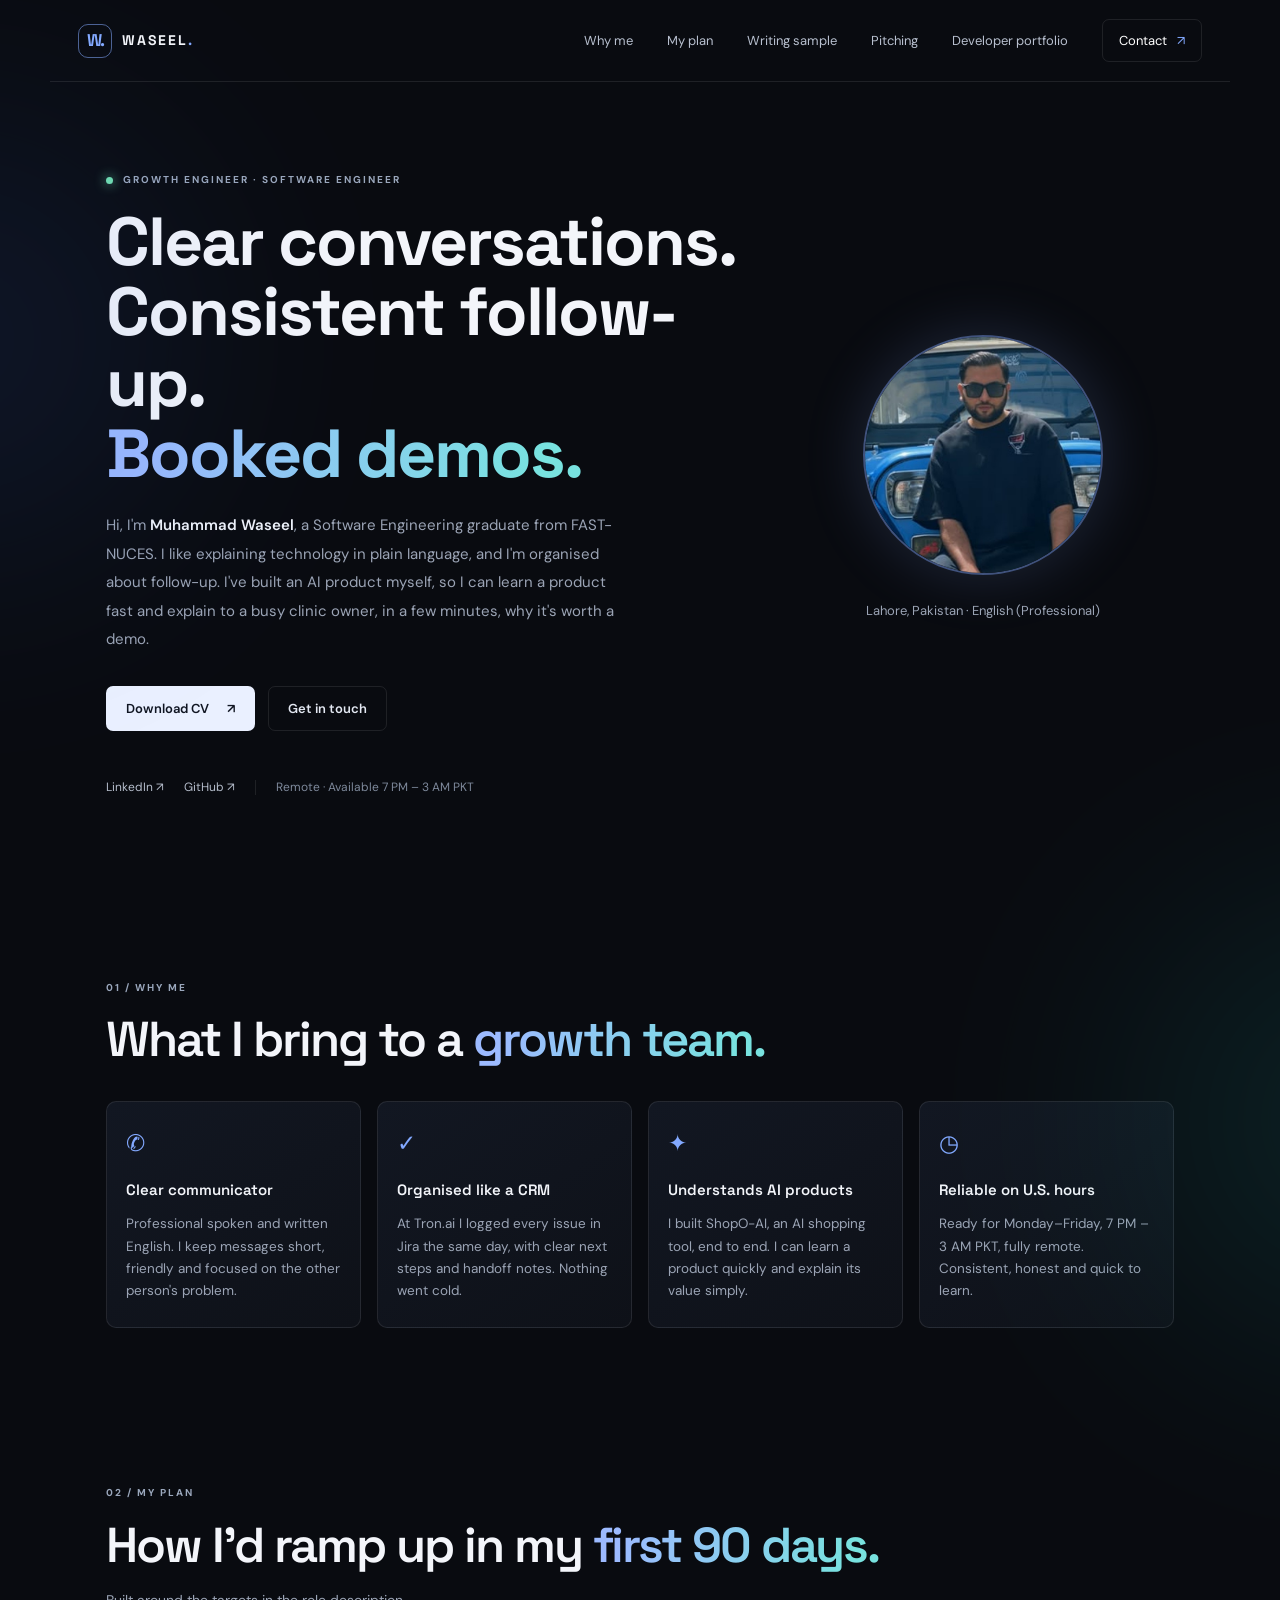
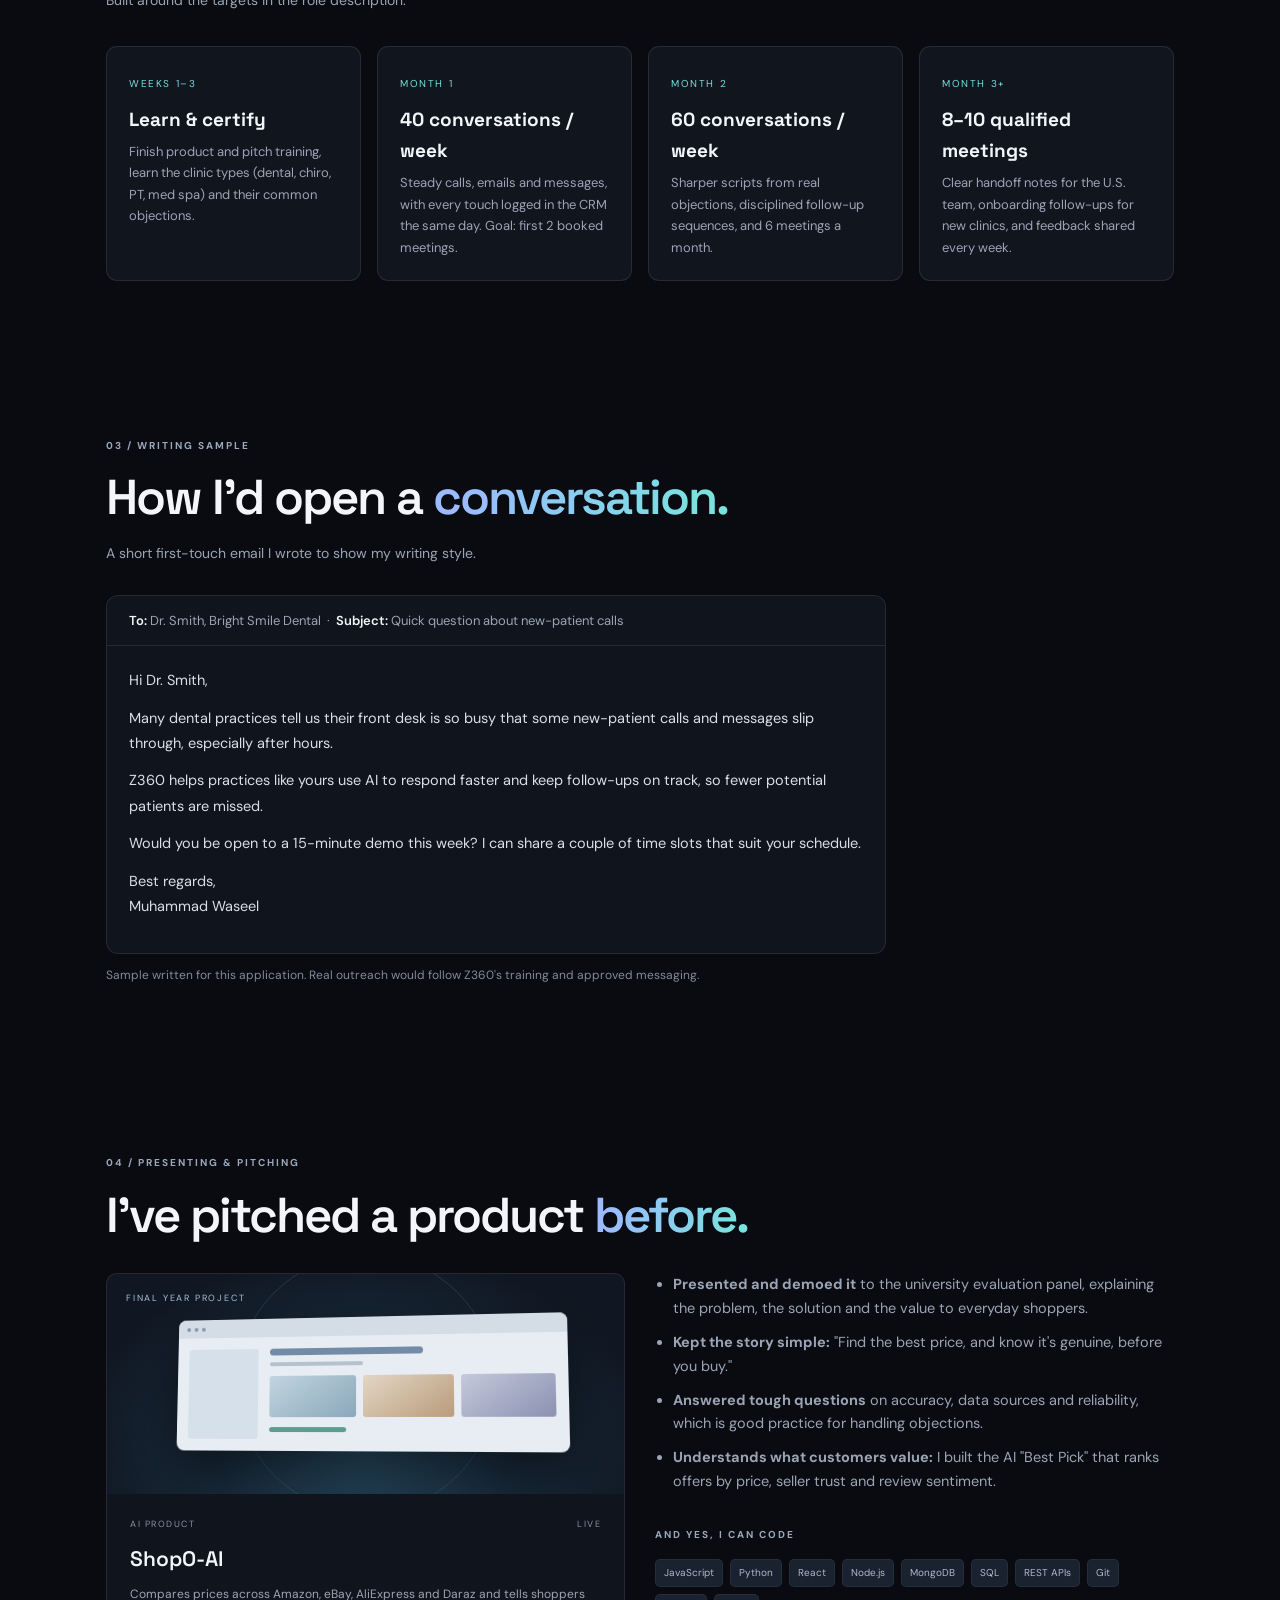
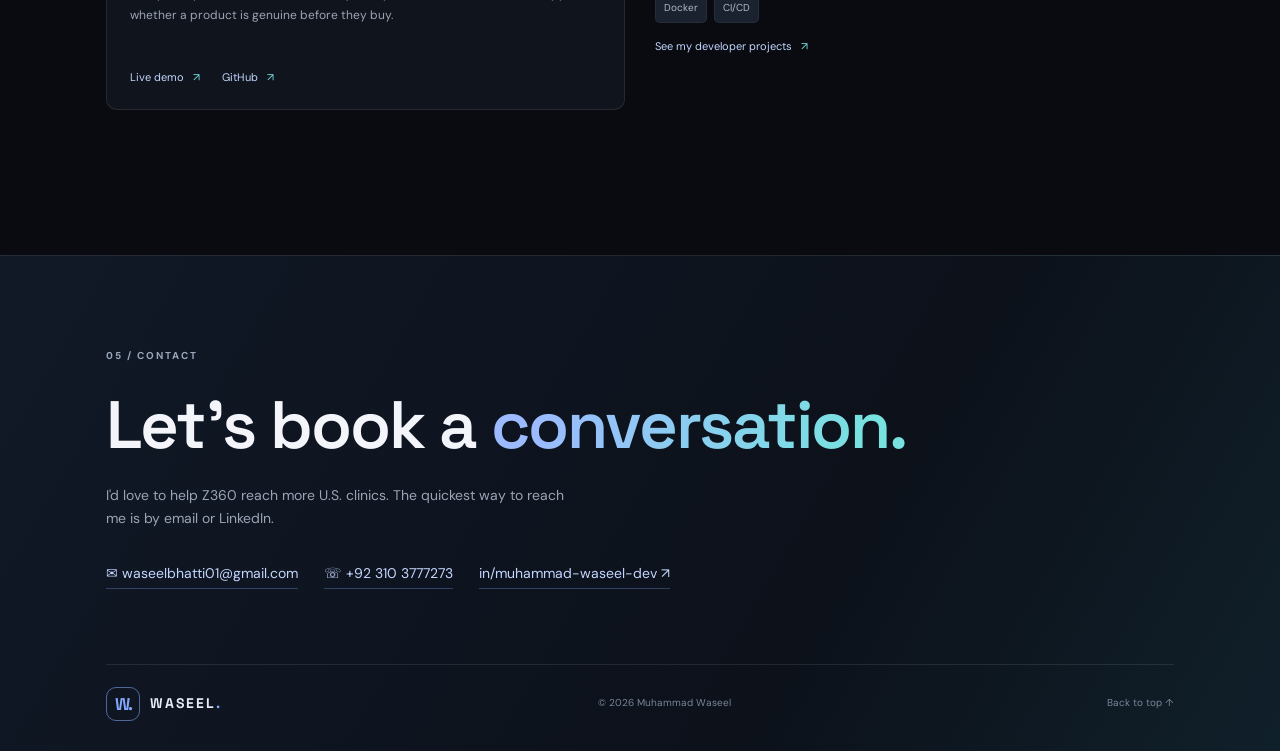
==== growth/index.html @ dc791411 "Add Growth Engineer page and CV" ====
<!DOCTYPE html>
<html lang="en">
<head>
  <meta charset="UTF-8">
  <meta name="viewport" content="width=device-width, initial-scale=1.0">
  <meta name="description" content="Muhammad Waseel — Growth Engineer candidate. Clear communicator with a software engineering background.">
  <title>Muhammad Waseel | Growth Engineer</title>
  <link rel="icon" href="data:image/svg+xml,<svg xmlns='http://www.w3.org/2000/svg' viewBox='0 0 100 100'><rect width='100' height='100' rx='22' fill='%2311151e'/><text x='50' y='68' font-size='56' text-anchor='middle' fill='%2383a9ff' font-family='Arial' font-weight='700'>W</text></svg>">
  <link rel="preconnect" href="https://fonts.googleapis.com">
  <link rel="preconnect" href="https://fonts.gstatic.com" crossorigin>
  <link href="https://fonts.googleapis.com/css2?family=DM+Sans:wght@400;500;600;700&family=Space+Grotesk:wght@400;500;600;700&display=swap" rel="stylesheet">
  <link rel="stylesheet" href="../style.css">
  <style>
    .growth-hero{display:grid;grid-template-columns:1.25fr .75fr;gap:50px;align-items:center;padding-top:90px;padding-bottom:70px}
    .growth-hero h1{font-family:var(--display);font-size:clamp(40px,5.4vw,68px);line-height:1.04;letter-spacing:-2px;margin:18px 0 22px}
    .growth-hero .photo-card{justify-self:center;text-align:center}
    .growth-hero .photo-card img{width:240px;height:240px;border-radius:50%;object-fit:cover;border:2px solid rgba(131,169,255,.45);box-shadow:0 0 60px rgba(131,169,255,.18)}
    .growth-hero .photo-card p{margin-top:16px;font-size:13px;color:var(--muted)}
    .why-grid{display:grid;grid-template-columns:repeat(4,1fr);gap:16px;margin-top:34px}
    .why-grid .skill-card p{color:var(--muted);font-size:13.5px;margin:8px 0 0}
    .plan{margin-top:34px;display:grid;grid-template-columns:repeat(4,1fr);gap:16px}
    .plan div{background:var(--panel);border:1px solid var(--line);border-radius:11px;padding:22px}
    .plan small{font-size:10px;letter-spacing:1.6px;color:var(--cyan)}
    .plan h3{font-family:var(--display);font-size:19px;margin:8px 0 6px}
    .plan p{color:var(--muted);font-size:13px;margin:0}
    .email-sample{margin-top:30px;max-width:780px;background:#0f141d;border:1px solid var(--line);border-radius:12px;overflow:hidden}
    .email-sample .head{padding:14px 22px;border-bottom:1px solid var(--line);font-size:13px;color:var(--muted)}
    .email-sample .head b{color:var(--text);font-weight:600}
    .email-sample .body{padding:22px;font-size:14.5px;color:#d9dfe9;line-height:1.75}
    .email-sample .body p{margin:0 0 12px}
    .note{font-size:12px;color:#7f8a9c;margin-top:12px}
    .pitch{display:grid;grid-template-columns:1fr 1fr;gap:30px;margin-top:30px;align-items:start}
    .pitch ul{margin:0;padding-left:18px;color:var(--muted);font-size:14.5px}
    .pitch li{margin-bottom:10px}
    .code-strip{margin-top:26px}
    @media(max-width:900px){.why-grid,.plan{grid-template-columns:1fr 1fr}.growth-hero{grid-template-columns:1fr;padding-top:60px;gap:30px}.pitch{grid-template-columns:1fr}}
    @media(max-width:600px){.why-grid,.plan{grid-template-columns:1fr}.growth-hero .photo-card img{width:170px;height:170px}}
  </style>
</head>
<body>
  <div class="ambient ambient-one"></div><div class="ambient ambient-two"></div>
  <header class="site-header">
    <a class="brand" href="./" aria-label="Waseel home"><span class="brand-mark">W.</span><span>WASEEL<span class="brand-dot">.</span></span></a>
    <button class="menu-toggle" id="menuToggle" aria-label="Open navigation" aria-expanded="false"><span></span><span></span></button>
    <nav class="nav" id="nav">
      <a href="#why">Why me</a><a href="#plan">My plan</a><a href="#writing">Writing sample</a><a href="#pitching">Pitching</a><a href="../">Developer portfolio</a><a class="nav-contact" href="#contact">Contact <span>↗</span></a>
    </nav>
  </header>

  <main>
    <section class="section-wrap growth-hero" id="home">
      <div>
        <div class="eyebrow"><span class="status-dot"></span> GROWTH ENGINEER · SOFTWARE ENGINEER</div>
        <h1>Clear conversations.<br>Consistent follow-up.<br><span class="gradient-text">Booked demos.</span></h1>
        <p class="hero-description">Hi, I'm <strong>Muhammad Waseel</strong>, a Software Engineering graduate from FAST-NUCES. I like explaining technology in plain language, and I'm organised about follow-up. I've built an AI product myself, so I can learn a product fast and explain to a busy clinic owner, in a few minutes, why it's worth a demo.</p>
        <div class="hero-actions">
          <a class="button button-primary" href="../assets/Muhammad_Waseel_CV_Growth_Engineer.pdf" target="_blank" rel="noreferrer">Download CV <span>↗</span></a>
          <a class="button button-ghost" href="#contact">Get in touch</a>
        </div>
        <div class="social-row">
          <a href="https://www.linkedin.com/in/muhammad-waseel-dev" target="_blank" rel="noreferrer">LinkedIn ↗</a>
          <a href="https://github.com/muhammad-waseel" target="_blank" rel="noreferrer">GitHub ↗</a>
          <span class="social-divider"></span><span class="location-label">Remote · Available 7 PM – 3 AM PKT</span>
        </div>
      </div>
      <div class="photo-card">
        <img src="../assets/profile.jpg" alt="Muhammad Waseel" width="240" height="240">
        <p>Lahore, Pakistan · English (Professional)</p>
      </div>
    </section>

    <section class="section section-wrap" id="why">
      <div class="section-heading"><span class="section-index">01 / WHY ME</span><h2>What I bring to a <span class="gradient-text">growth team.</span></h2></div>
      <div class="why-grid">
        <article class="skill-card"><div class="skill-icon">✆</div><h3>Clear communicator</h3><p>Professional spoken and written English. I keep messages short, friendly and focused on the other person's problem.</p></article>
        <article class="skill-card"><div class="skill-icon">✓</div><h3>Organised like a CRM</h3><p>At Tron.ai I logged every issue in Jira the same day, with clear next steps and handoff notes. Nothing went cold.</p></article>
        <article class="skill-card"><div class="skill-icon">✦</div><h3>Understands AI products</h3><p>I built ShopO-AI, an AI shopping tool, end to end. I can learn a product quickly and explain its value simply.</p></article>
        <article class="skill-card"><div class="skill-icon">◷</div><h3>Reliable on U.S. hours</h3><p>Ready for Monday–Friday, 7 PM – 3 AM PKT, fully remote. Consistent, honest and quick to learn.</p></article>
      </div>
    </section>

    <section class="section section-wrap" id="plan">
      <div class="section-heading"><span class="section-index">02 / MY PLAN</span><h2>How I'd ramp up in my <span class="gradient-text">first 90 days.</span></h2></div>
      <p class="section-intro">Built around the targets in the role description.</p>
      <div class="plan">
        <div><small>WEEKS 1–3</small><h3>Learn &amp; certify</h3><p>Finish product and pitch training, learn the clinic types (dental, chiro, PT, med spa) and their common objections.</p></div>
        <div><small>MONTH 1</small><h3>40 conversations / week</h3><p>Steady calls, emails and messages, with every touch logged in the CRM the same day. Goal: first 2 booked meetings.</p></div>
        <div><small>MONTH 2</small><h3>60 conversations / week</h3><p>Sharper scripts from real objections, disciplined follow-up sequences, and 6 meetings a month.</p></div>
        <div><small>MONTH 3+</small><h3>8–10 qualified meetings</h3><p>Clear handoff notes for the U.S. team, onboarding follow-ups for new clinics, and feedback shared every week.</p></div>
      </div>
    </section>

    <section class="section section-wrap" id="writing">
      <div class="section-heading"><span class="section-index">03 / WRITING SAMPLE</span><h2>How I'd open a <span class="gradient-text">conversation.</span></h2></div>
      <p class="section-intro">A short first-touch email I wrote to show my writing style.</p>
      <div class="email-sample">
        <div class="head"><b>To:</b> Dr. Smith, Bright Smile Dental &nbsp;·&nbsp; <b>Subject:</b> Quick question about new-patient calls</div>
        <div class="body">
          <p>Hi Dr. Smith,</p>
          <p>Many dental practices tell us their front desk is so busy that some new-patient calls and messages slip through, especially after hours.</p>
          <p>Z360 helps practices like yours use AI to respond faster and keep follow-ups on track, so fewer potential patients are missed.</p>
          <p>Would you be open to a 15-minute demo this week? I can share a couple of time slots that suit your schedule.</p>
          <p>Best regards,<br>Muhammad Waseel</p>
        </div>
      </div>
      <p class="note">Sample written for this application. Real outreach would follow Z360's training and approved messaging.</p>
    </section>

    <section class="section section-wrap" id="pitching">
      <div class="section-heading"><span class="section-index">04 / PRESENTING &amp; PITCHING</span><h2>I've pitched a product <span class="gradient-text">before.</span></h2></div>
      <div class="pitch">
        <article class="project-card">
          <div class="project-art shop-art"><div class="art-label">FINAL YEAR PROJECT</div><div class="shop-window"><div class="shop-window-top"><span></span><span></span><span></span></div><div class="shop-window-body"><div class="shop-sidebar"></div><div class="shop-content"><div class="shop-title-line"></div><div class="shop-sub-line"></div><div class="product-row"><i></i><i></i><i></i></div><div class="shop-price-line"></div></div></div></div><div class="art-orb"></div></div>
          <div class="project-info"><div class="project-meta"><span>AI PRODUCT</span><span>LIVE</span></div><h3>ShopO-AI</h3><p>Compares prices across Amazon, eBay, AliExpress and Daraz and tells shoppers whether a product is genuine before they buy.</p><div class="project-links"><a class="project-link" href="https://shopo-ai.onrender.com" target="_blank" rel="noreferrer">Live demo <span>↗</span></a><a class="project-link" href="https://github.com/muhammad-waseel/ShopO-AI" target="_blank" rel="noreferrer">GitHub <span>↗</span></a></div></div>
        </article>
        <div>
          <ul>
            <li><strong>Presented and demoed it</strong> to the university evaluation panel, explaining the problem, the solution and the value to everyday shoppers.</li>
            <li><strong>Kept the story simple:</strong> "Find the best price, and know it's genuine, before you buy."</li>
            <li><strong>Answered tough questions</strong> on accuracy, data sources and reliability, which is good practice for handling objections.</li>
            <li><strong>Understands what customers value:</strong> I built the AI "Best Pick" that ranks offers by price, seller trust and review sentiment.</li>
          </ul>
          <div class="code-strip">
            <span class="section-index">AND YES, I CAN CODE</span>
            <div class="tags" style="margin-top:12px"><span>JavaScript</span><span>Python</span><span>React</span><span>Node.js</span><span>MongoDB</span><span>SQL</span><span>REST APIs</span><span>Git</span><span>Docker</span><span>CI/CD</span></div>
            <a class="project-link" style="margin-top:14px" href="../#projects">See my developer projects <span>↗</span></a>
          </div>
        </div>
      </div>
    </section>

    <section class="contact-section" id="contact">
      <div class="section-wrap contact-inner">
        <span class="section-index">05 / CONTACT</span>
        <h2>Let's book a <span class="gradient-text">conversation.</span></h2>
        <p>I'd love to help Z360 reach more U.S. clinics. The quickest way to reach me is by email or LinkedIn.</p>
        <div class="contact-direct">
          <a href="mailto:waseelbhatti01@gmail.com">✉ waseelbhatti01@gmail.com</a>
          <a href="tel:+923103777273">☏ +92 310 3777273</a>
          <a href="https://www.linkedin.com/in/muhammad-waseel-dev" target="_blank" rel="noreferrer">in/muhammad-waseel-dev ↗</a>
        </div>
        <div class="contact-footer"><a class="brand" href="../"><span class="brand-mark">W.</span><span>WASEEL<span class="brand-dot">.</span></span></a><span>© 2026 Muhammad Waseel</span><a href="#home">Back to top ↑</a></div>
      </div>
    </section>
  </main>
  <script>
    const t=document.getElementById('menuToggle'),n=document.getElementById('nav');
    t.addEventListener('click',()=>{const o=n.classList.toggle('open');t.setAttribute('aria-expanded',String(o));});
    n.querySelectorAll('a').forEach(a=>a.addEventListener('click',()=>{n.classList.remove('open');t.setAttribute('aria-expanded','false');}));
  </script>
</body>
</html>
---- style.css ----
:root{--bg:#090b10;--panel:#11151e;--panel2:#151b27;--text:#f3f5fa;--muted:#9ba4b5;--line:rgba(255,255,255,.09);--blue:#83a9ff;--cyan:#74e0df;--font:'DM Sans',sans-serif;--display:'Space Grotesk',sans-serif}*{box-sizing:border-box}html{scroll-behavior:smooth;scroll-padding-top:90px}body{margin:0;background:var(--bg);color:var(--text);font-family:var(--font);line-height:1.65;overflow-x:hidden}a{color:inherit;text-decoration:none}.ambient{position:absolute;width:440px;height:440px;border-radius:50%;filter:blur(130px);opacity:.13;pointer-events:none}.ambient-one{background:#3867d6;top:120px;left:-260px}.ambient-two{background:#20b9b0;top:900px;right:-300px}.site-header{height:82px;max-width:1180px;margin:auto;padding:0 28px;display:flex;align-items:center;justify-content:space-between;position:relative;z-index:10;border-bottom:1px solid var(--line)}.brand{display:flex;align-items:center;gap:10px;font-family:var(--display);font-weight:700;font-size:14px;letter-spacing:2px}.brand-mark{display:grid;place-items:center;width:34px;height:34px;border:1px solid rgba(131,169,255,.55);border-radius:10px;color:var(--blue);font-size:17px;letter-spacing:-1px}.brand-dot{color:var(--blue)}.nav{display:flex;align-items:center;gap:34px;font-size:13px;color:#b8c0cf}.nav a{transition:.2s}.nav a:hover{color:white}.nav-contact{padding:10px 16px;border:1px solid var(--line);border-radius:7px;color:white!important}.nav-contact span{color:var(--blue);margin-left:7px}.menu-toggle{display:none;background:none;border:0}.section-wrap{max-width:1124px;margin:auto;padding-left:28px;padding-right:28px}.hero{min-height:690px;display:grid;grid-template-columns:1.08fr .92fr;align-items:center;position:relative;padding-top:60px;padding-bottom:90px}.eyebrow,.section-index{font-size:10px;letter-spacing:2px;font-weight:700;color:#9ba8bd}.eyebrow{display:flex;align-items:center;gap:10px}.status-dot,.mini-pulse{width:7px;height:7px;border-radius:50%;background:#71dfb0;box-shadow:0 0 12px #71dfb0}.hero h1{font:600 clamp(46px,6.1vw,76px)/1.08 var(--display);letter-spacing:-4px;margin:27px 0 22px}.gradient-text{background:linear-gradient(100deg,#9cbaff 10%,#78e2df 90%);-webkit-background-clip:text;background-clip:text;color:transparent}.hero-description{max-width:510px;color:var(--muted);font-size:15px;line-height:1.9}.hero-description strong{color:#eef2fa;font-weight:600}.hero-actions{display:flex;gap:13px;margin-top:32px}.button{display:inline-flex;align-items:center;justify-content:center;gap:18px;padding:13px 19px;border-radius:7px;font:600 13px var(--font);cursor:pointer;transition:transform .2s,background .2s;border:1px solid transparent}.button:hover{transform:translateY(-2px)}.button-primary{background:#eaf0ff;color:#101522}.button-primary:hover{background:white}.button-ghost{border-color:var(--line);color:#e3e8f2}.social-row{display:flex;align-items:center;gap:20px;margin-top:47px;color:#b5bdcb;font-size:12px}.social-row a:hover{color:var(--blue)}.social-divider{height:15px;width:1px;background:var(--line)}.location-label{color:#7e899b}.hero-visual{height:420px;display:grid;place-items:center;position:relative}.orbit{position:absolute;border:1px solid rgba(131,169,255,.12);border-radius:50%;transform:rotate(-25deg)}.orbit-a{width:390px;height:260px}.orbit-b{width:460px;height:320px;transform:rotate(28deg);border-color:rgba(116,224,223,.1)}.hero-card{width:min(390px,90%);background:linear-gradient(145deg,#171e2b,#0e121a);border:1px solid rgba(161,184,230,.2);border-radius:13px;box-shadow:0 30px 100px #0009;position:relative;z-index:2;overflow:hidden;transform:rotate(2deg)}.card-top{height:43px;border-bottom:1px solid var(--line);display:flex;align-items:center;gap:6px;padding:0 15px}.card-top>span{width:7px;height:7px;border-radius:50%;background:#5d687a}.card-top small{margin-left:auto;color:#718096;font:10px monospace}.code-lines{padding:29px 28px 24px;font:12px/2.2 monospace;color:#dbe4f4}.code-lines p{margin:0}.code-lines i{color:#c49cff;font-style:normal}.code-lines b{color:#84c9ff;font-weight:400}.code-lines em{color:#a7dfbd;font-style:normal}.indent{padding-left:22px!important}.code-cursor{color:var(--cyan)}.card-bottom{height:42px;border-top:1px solid var(--line);display:flex;align-items:center;gap:9px;padding:0 17px;color:#9ca9bc;font-size:10px}.mini-pulse{width:6px;height:6px}.floating-chip{position:absolute;z-index:3;background:#171f2d;border:1px solid rgba(154,180,230,.2);border-radius:8px;padding:9px 13px;font-size:11px;color:#dce6f6;box-shadow:0 10px 30px #0006}.chip-react{top:57px;right:4px}.chip-node{bottom:63px;left:4px}.chip-ai{right:0;bottom:105px;color:#9ee4d7}.scroll-cue{position:absolute;bottom:28px;left:28px;font-size:9px;letter-spacing:2px;color:#657184;display:flex;align-items:center;gap:12px}.scroll-cue span{width:35px;height:1px;background:#657184}.section{padding-top:105px;padding-bottom:45px}.section-heading{margin-bottom:28px}.section-heading h2,.contact-inner h2{font:600 clamp(34px,4vw,49px)/1.15 var(--display);letter-spacing:-2px;margin:12px 0 0}.about-grid{display:grid;grid-template-columns:1fr 1fr;gap:70px;padding:30px 0 25px}.large-copy{font:500 31px/1.35 var(--display);letter-spacing:-1px;margin:0;max-width:440px}.muted-text{color:#707c90}.about-detail{color:var(--muted);font-size:14px;line-height:1.9}.about-detail p{margin:0 0 15px}.quick-facts{display:flex;gap:38px;margin-top:30px}.quick-facts div{display:flex;flex-direction:column}.quick-facts strong{font:600 23px var(--display);color:#eaf0ff}.quick-facts span{font-size:10px;color:#7f8a9c}.section-intro{color:var(--muted);font-size:14px;margin-top:-12px;margin-bottom:28px}.skills-grid{display:grid;grid-template-columns:repeat(4,1fr);gap:13px}.skill-card{padding:23px 19px 25px;background:linear-gradient(145deg,#121722,#0e1118);border:1px solid var(--line);border-radius:10px;min-height:190px;transition:.25s}.skill-card:hover,.project-card:hover{border-color:rgba(131,169,255,.35);transform:translateY(-4px)}.skill-icon{font-size:23px;color:var(--blue);margin-bottom:17px}.skill-card h3{font:600 15px var(--display);margin:0 0 14px}.tags{display:flex;flex-wrap:wrap;gap:7px}.tags span{font-size:10px;color:#aeb9ca;background:#1a2230;border:1px solid rgba(255,255,255,.05);padding:5px 8px;border-radius:5px}.small-note{font-size:11px;color:#748095;margin-top:17px}.projects-grid{display:grid;grid-template-columns:1.15fr .85fr;gap:17px}.project-card{background:#10141d;border:1px solid var(--line);border-radius:11px;overflow:hidden;transition:.25s}.project-art{height:220px;position:relative;overflow:hidden;display:grid;place-items:center}.shop-art{background:radial-gradient(ellipse at 50% 80%,#274c64 0%,#182a3b 40%,#101722 80%)}.art-label{position:absolute;top:17px;left:19px;font-size:9px;letter-spacing:1.8px;color:#a9c4d9}.shop-window{width:76%;height:135px;background:#e7edf3;border-radius:8px;box-shadow:0 20px 50px #0008;position:relative;z-index:2;transform:perspective(600px) rotateX(4deg) rotateY(-7deg)}.shop-window-top{height:19px;background:#d4dce5;border-radius:8px 8px 0 0;display:flex;align-items:center;gap:4px;padding-left:9px}.shop-window-top span{height:4px;width:4px;border-radius:50%;background:#8796a8}.shop-window-body{display:flex;height:116px;padding:12px;gap:12px}.shop-sidebar{width:20%;background:#d6e0eb;border-radius:3px}.shop-content{flex:1}.shop-title-line,.shop-sub-line,.shop-price-line{height:7px;border-radius:5px;background:#738ba4;width:55%;margin-bottom:7px}.shop-sub-line{height:4px;width:34%;background:#b5c1cd}.product-row{display:flex;gap:7px;margin:10px 0}.product-row i{display:block;height:42px;flex:1;border-radius:3px;background:linear-gradient(145deg,#c1d5df,#8ba8bb)}.product-row i:nth-child(2){background:linear-gradient(145deg,#e3d6c5,#b99c7b)}.product-row i:nth-child(3){background:linear-gradient(145deg,#c5c9dc,#8b91b1)}.shop-price-line{height:5px;width:28%;background:#5d9d91}.art-orb{position:absolute;width:260px;height:260px;border:1px solid #7ac9d52a;border-radius:50%}.api-art{background:radial-gradient(ellipse at 60% 40%,#263e67,#111927 70%)}.api-orbit{position:absolute;width:190px;height:190px;border:1px solid #81aaff3b;border-radius:50%;box-shadow:0 0 55px #467acb24}.api-window{position:relative;z-index:2;background:#101722;border:1px solid #8ba9d544;border-radius:8px;padding:20px;width:75%;font:10px monospace;color:#cbd9eb;box-shadow:0 20px 40px #0007}.api-method{color:#8fe0b6;margin-right:12px}.api-response{margin-top:15px;padding:12px;background:#182334;border-radius:5px;color:#91c8dc;line-height:1.9}.project-info{padding:23px}.project-meta{display:flex;justify-content:space-between;color:#8492a7;font-size:9px;letter-spacing:1.5px}.project-info h3{font:600 21px var(--display);margin:13px 0 9px}.project-info p{font-size:12px;line-height:1.8;color:var(--muted);min-height:65px}.project-info .tags{margin:15px 0}.project-link{display:inline-flex;gap:9px;align-items:center;color:#c3d6ff;font-size:11px;margin-top:7px}.project-link span{color:var(--cyan)}.muted-link{color:#77849a}.timeline{margin-top:38px;max-width:800px;border-left:1px solid rgba(131,169,255,.25);margin-left:8px}.timeline-item{display:grid;grid-template-columns:145px 1fr;gap:25px;position:relative;padding:0 0 37px 28px}.timeline-marker{position:absolute;width:9px;height:9px;border-radius:50%;background:var(--blue);left:-5px;top:5px;box-shadow:0 0 14px #83a9ff88}.timeline-date{font-size:9px;letter-spacing:1.5px;color:#7f8da4;padding-top:2px}.timeline-content h3{font:600 17px var(--display);margin:0 0 5px}.timeline-content p{color:var(--muted);font-size:13px;margin:0}.timeline-detail{font-size:11px;color:#8e9cb1}.contact-section{margin-top:100px;background:linear-gradient(120deg,#111927,#0c111a 65%,#10202a);border-top:1px solid var(--line)}.contact-inner{padding-top:85px;padding-bottom:30px}.contact-inner h2{font-size:clamp(43px,6vw,67px);margin-top:20px}.contact-inner>p{color:var(--muted);font-size:14px;max-width:480px;margin:20px 0 32px}.contact-form{max-width:680px}.form-row{display:grid;grid-template-columns:1fr 1fr;gap:14px}.contact-form label{display:flex;flex-direction:column;gap:8px;color:#b8c4d6;font-size:11px;margin-bottom:15px}.contact-form input,.contact-form textarea{width:100%;background:#0b111a;border:1px solid #ffffff18;border-radius:6px;padding:13px 14px;color:white;font:12px var(--font);outline:none;resize:vertical}.contact-form input:focus,.contact-form textarea:focus{border-color:#83a9ff88}.contact-form input::placeholder,.contact-form textarea::placeholder{color:#59677c}.form-note{font-size:10px;color:#78869a;margin-top:12px}.contact-footer{border-top:1px solid var(--line);margin-top:75px;padding-top:22px;display:flex;justify-content:space-between;align-items:center;color:#78869a;font-size:10px}.contact-footer .brand{color:#e7edf8}.contact-footer>a:last-child:hover{color:white}
@media(max-width:800px){.hero{grid-template-columns:1fr;padding-top:85px;gap:25px}.hero-visual{height:350px}.hero h1{font-size:62px}.skills-grid{grid-template-columns:repeat(2,1fr)}.projects-grid{grid-template-columns:1fr}.project-info p{min-height:0}.about-grid{gap:30px}.nav{gap:18px}}
@media(max-width:600px){.site-header{height:70px;padding:0 20px}.menu-toggle{display:flex;flex-direction:column;gap:5px;padding:10px}.menu-toggle span{width:22px;height:1px;background:#e9effa}.nav{display:none;position:absolute;top:69px;left:0;right:0;background:#0e131d;padding:22px;flex-direction:column;align-items:stretch;border-bottom:1px solid var(--line)}.nav.open{display:flex}.nav-contact{text-align:center}.section-wrap{padding-left:21px;padding-right:21px}.hero{padding-top:70px;min-height:auto;padding-bottom:80px}.hero h1{font-size:clamp(45px,13vw,62px);letter-spacing:-3px}.hero-description{font-size:13px}.social-row{flex-wrap:wrap;gap:13px;margin-top:32px}.location-label{width:100%}.hero-visual{height:310px}.hero-card{width:88%}.orbit-a{width:300px;height:210px}.orbit-b{width:340px;height:250px}.chip-react{right:0;top:30px}.chip-node{left:0;bottom:40px}.chip-ai{right:0;bottom:75px}.scroll-cue{left:21px}.section{padding-top:75px}.about-grid{grid-template-columns:1fr;gap:18px}.large-copy{font-size:27px}.quick-facts{gap:25px}.skills-grid{gap:9px}.skill-card{padding:18px 14px;min-height:175px}.project-art{height:190px}.project-info{padding:19px}.timeline-item{grid-template-columns:1fr;gap:8px;padding-left:22px;padding-bottom:30px}.contact-section{margin-top:70px}.contact-inner{padding-top:65px}.form-row{grid-template-columns:1fr;gap:0}.contact-footer{gap:15px;flex-wrap:wrap}.contact-footer>span{order:3;width:100%}}

/* Personal additions */
.about-photo{display:block;width:150px;height:150px;border-radius:50%;object-fit:cover;border:2px solid rgba(131,169,255,.45);box-shadow:0 0 40px rgba(131,169,255,.18);margin-bottom:26px}
.project-links{display:flex;gap:22px;flex-wrap:wrap}
.test-art{background:radial-gradient(ellipse at 40% 40%,#1f4a43,#0f1a1c 70%)}
.pipe-art{background:radial-gradient(ellipse at 55% 45%,#3a2f62,#13121f 70%)}
.contact-direct{display:flex;gap:26px;flex-wrap:wrap;justify-content:flex-start;margin:6px 0 26px;font-size:14px}
.contact-direct a{color:#c3d6ff;border-bottom:1px solid rgba(131,169,255,.3);padding-bottom:2px}
.contact-direct a:hover{color:#fff}
@media(max-width:600px){.contact-direct{flex-direction:column;align-items:flex-start;gap:12px}.about-photo{width:120px;height:120px}}
body{position:relative;overflow-x:clip}html{overflow-x:clip}
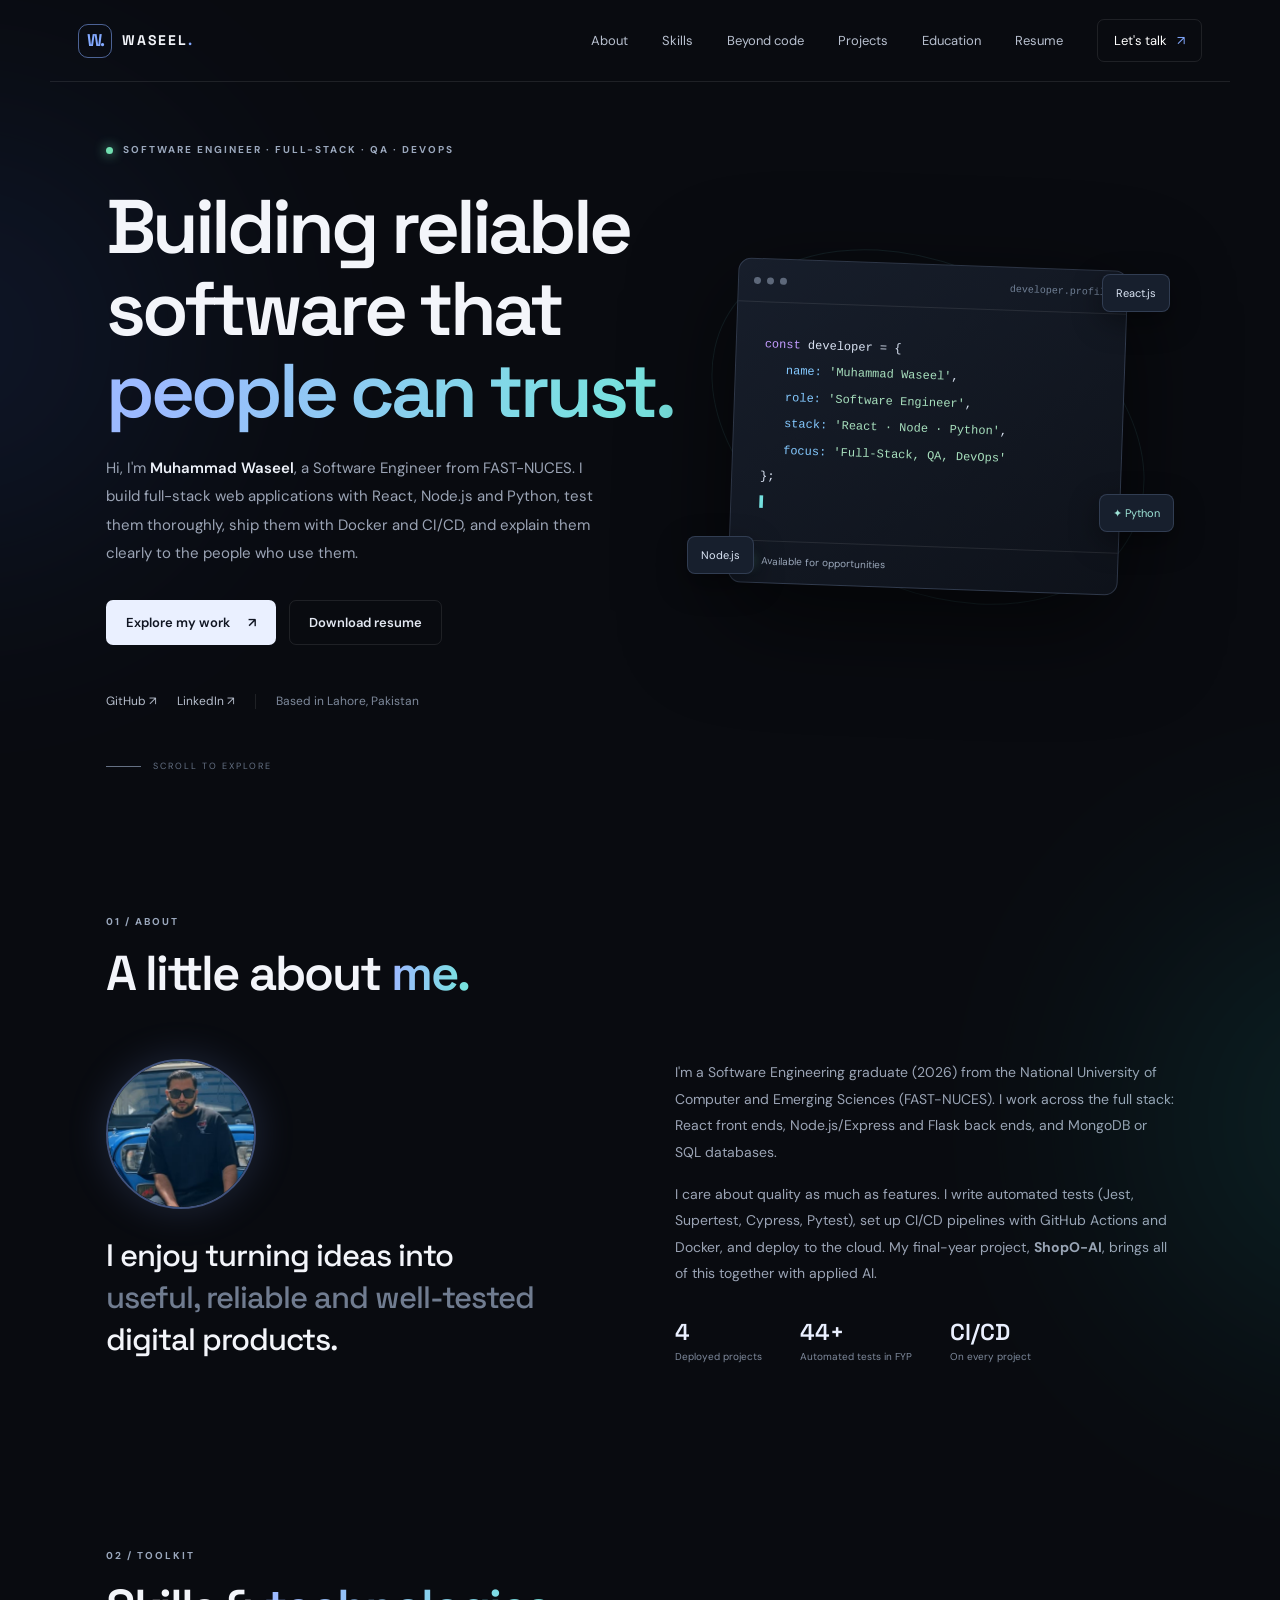
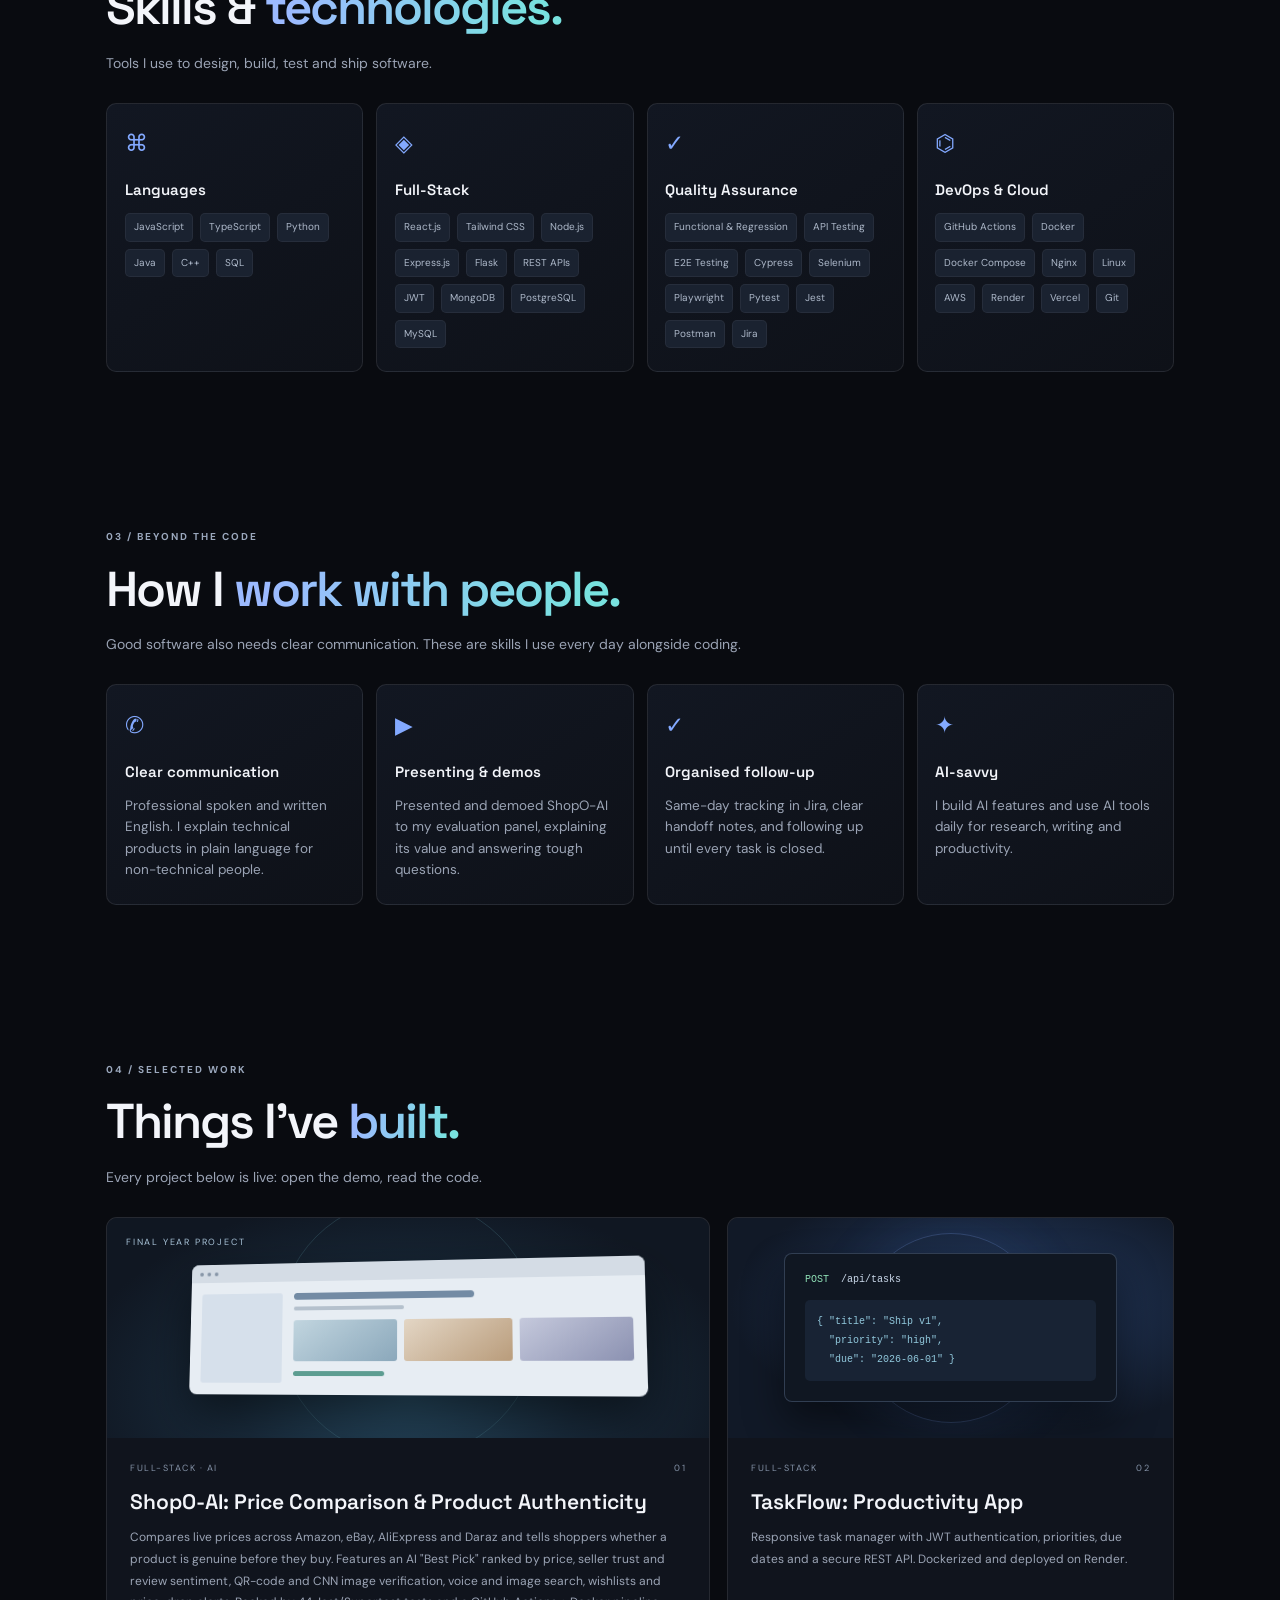
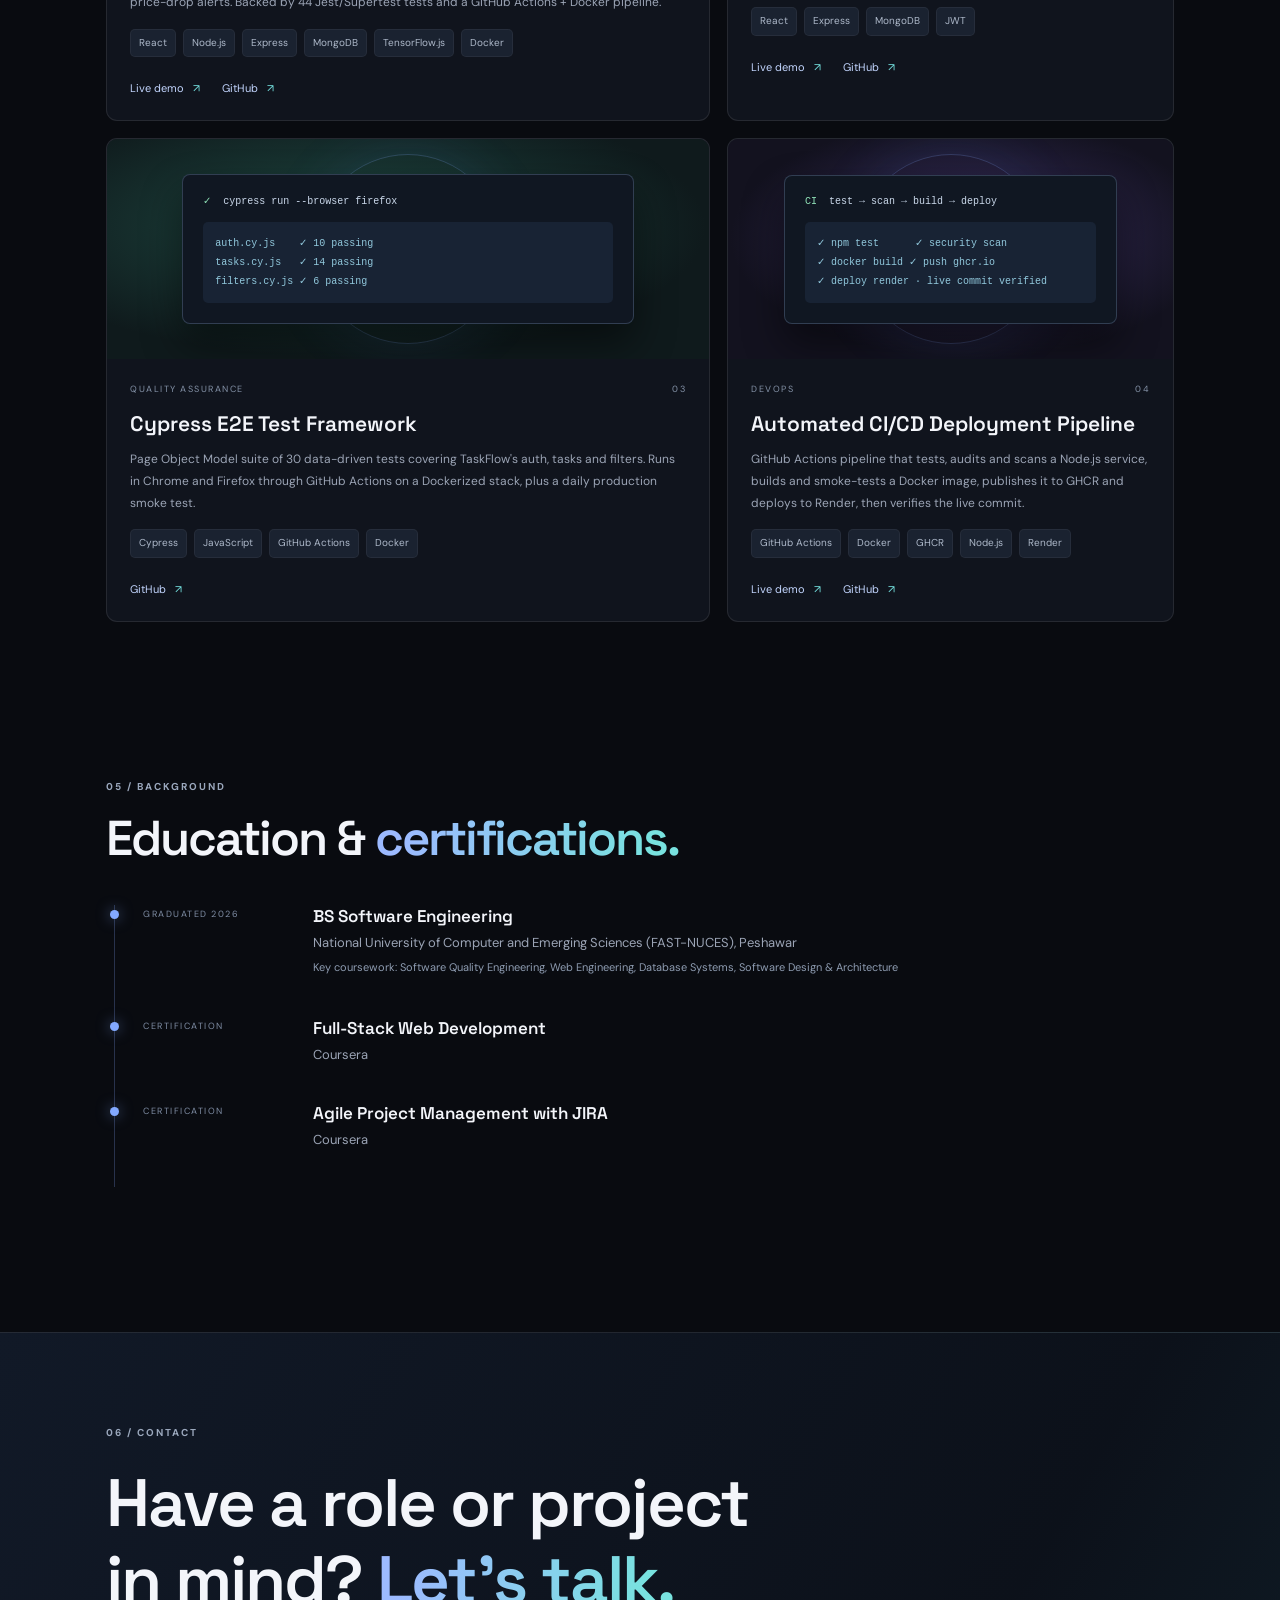
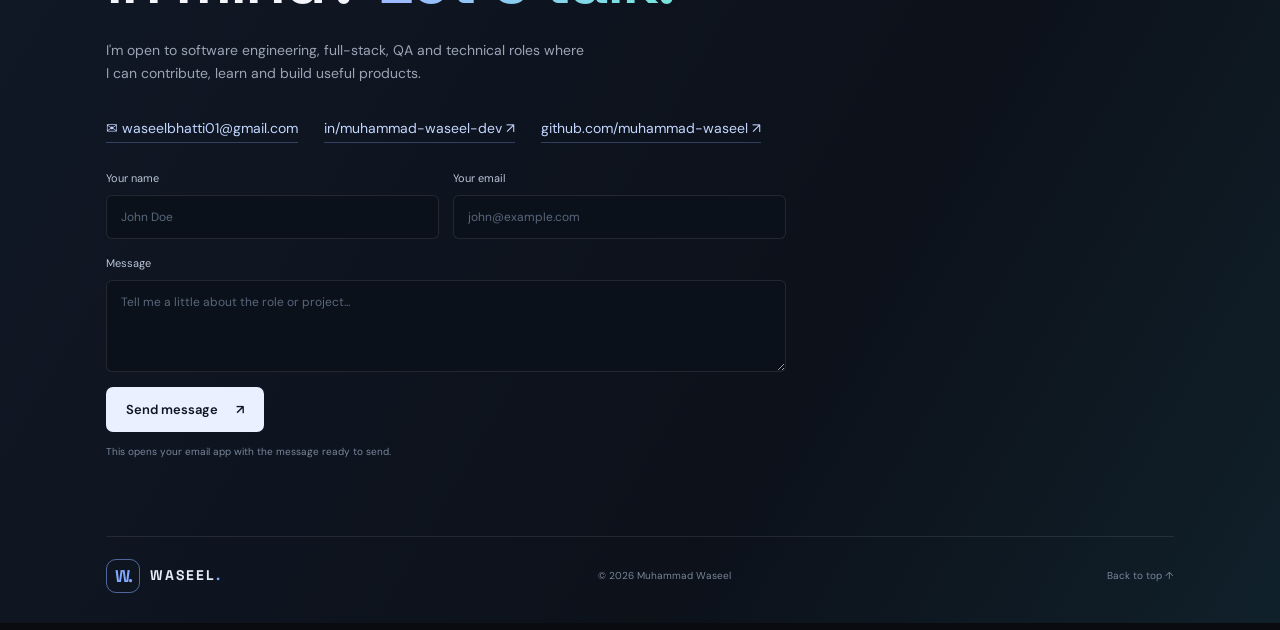
==== commit 00335b7f: "Update CV and add Beyond the code section" ====
--- a/growth/index.html
+++ b/growth/index.html
@@ -1,152 +1,3 @@
-<!DOCTYPE html>
-<html lang="en">
-<head>
-  <meta charset="UTF-8">
-  <meta name="viewport" content="width=device-width, initial-scale=1.0">
-  <meta name="description" content="Muhammad Waseel — Growth Engineer candidate. Clear communicator with a software engineering background.">
-  <title>Muhammad Waseel | Growth Engineer</title>
-  <link rel="icon" href="data:image/svg+xml,<svg xmlns='http://www.w3.org/2000/svg' viewBox='0 0 100 100'><rect width='100' height='100' rx='22' fill='%2311151e'/><text x='50' y='68' font-size='56' text-anchor='middle' fill='%2383a9ff' font-family='Arial' font-weight='700'>W</text></svg>">
-  <link rel="preconnect" href="https://fonts.googleapis.com">
-  <link rel="preconnect" href="https://fonts.gstatic.com" crossorigin>
-  <link href="https://fonts.googleapis.com/css2?family=DM+Sans:wght@400;500;600;700&family=Space+Grotesk:wght@400;500;600;700&display=swap" rel="stylesheet">
-  <link rel="stylesheet" href="../style.css">
-  <style>
-    .growth-hero{display:grid;grid-template-columns:1.25fr .75fr;gap:50px;align-items:center;padding-top:90px;padding-bottom:70px}
-    .growth-hero h1{font-family:var(--display);font-size:clamp(40px,5.4vw,68px);line-height:1.04;letter-spacing:-2px;margin:18px 0 22px}
-    .growth-hero .photo-card{justify-self:center;text-align:center}
-    .growth-hero .photo-card img{width:240px;height:240px;border-radius:50%;object-fit:cover;border:2px solid rgba(131,169,255,.45);box-shadow:0 0 60px rgba(131,169,255,.18)}
-    .growth-hero .photo-card p{margin-top:16px;font-size:13px;color:var(--muted)}
-    .why-grid{display:grid;grid-template-columns:repeat(4,1fr);gap:16px;margin-top:34px}
-    .why-grid .skill-card p{color:var(--muted);font-size:13.5px;margin:8px 0 0}
-    .plan{margin-top:34px;display:grid;grid-template-columns:repeat(4,1fr);gap:16px}
-    .plan div{background:var(--panel);border:1px solid var(--line);border-radius:11px;padding:22px}
-    .plan small{font-size:10px;letter-spacing:1.6px;color:var(--cyan)}
-    .plan h3{font-family:var(--display);font-size:19px;margin:8px 0 6px}
-    .plan p{color:var(--muted);font-size:13px;margin:0}
-    .email-sample{margin-top:30px;max-width:780px;background:#0f141d;border:1px solid var(--line);border-radius:12px;overflow:hidden}
-    .email-sample .head{padding:14px 22px;border-bottom:1px solid var(--line);font-size:13px;color:var(--muted)}
-    .email-sample .head b{color:var(--text);font-weight:600}
-    .email-sample .body{padding:22px;font-size:14.5px;color:#d9dfe9;line-height:1.75}
-    .email-sample .body p{margin:0 0 12px}
-    .note{font-size:12px;color:#7f8a9c;margin-top:12px}
-    .pitch{display:grid;grid-template-columns:1fr 1fr;gap:30px;margin-top:30px;align-items:start}
-    .pitch ul{margin:0;padding-left:18px;color:var(--muted);font-size:14.5px}
-    .pitch li{margin-bottom:10px}
-    .code-strip{margin-top:26px}
-    @media(max-width:900px){.why-grid,.plan{grid-template-columns:1fr 1fr}.growth-hero{grid-template-columns:1fr;padding-top:60px;gap:30px}.pitch{grid-template-columns:1fr}}
-    @media(max-width:600px){.why-grid,.plan{grid-template-columns:1fr}.growth-hero .photo-card img{width:170px;height:170px}}
-  </style>
-</head>
-<body>
-  <div class="ambient ambient-one"></div><div class="ambient ambient-two"></div>
-  <header class="site-header">
-    <a class="brand" href="./" aria-label="Waseel home"><span class="brand-mark">W.</span><span>WASEEL<span class="brand-dot">.</span></span></a>
-    <button class="menu-toggle" id="menuToggle" aria-label="Open navigation" aria-expanded="false"><span></span><span></span></button>
-    <nav class="nav" id="nav">
-      <a href="#why">Why me</a><a href="#plan">My plan</a><a href="#writing">Writing sample</a><a href="#pitching">Pitching</a><a href="../">Developer portfolio</a><a class="nav-contact" href="#contact">Contact <span>↗</span></a>
-    </nav>
-  </header>
-
-  <main>
-    <section class="section-wrap growth-hero" id="home">
-      <div>
-        <div class="eyebrow"><span class="status-dot"></span> GROWTH ENGINEER · SOFTWARE ENGINEER</div>
-        <h1>Clear conversations.<br>Consistent follow-up.<br><span class="gradient-text">Booked demos.</span></h1>
-        <p class="hero-description">Hi, I'm <strong>Muhammad Waseel</strong>, a Software Engineering graduate from FAST-NUCES. I like explaining technology in plain language, and I'm organised about follow-up. I've built an AI product myself, so I can learn a product fast and explain to a busy clinic owner, in a few minutes, why it's worth a demo.</p>
-        <div class="hero-actions">
-          <a class="button button-primary" href="../assets/Muhammad_Waseel_CV_Growth_Engineer.pdf" target="_blank" rel="noreferrer">Download CV <span>↗</span></a>
-          <a class="button button-ghost" href="#contact">Get in touch</a>
-        </div>
-        <div class="social-row">
-          <a href="https://www.linkedin.com/in/muhammad-waseel-dev" target="_blank" rel="noreferrer">LinkedIn ↗</a>
-          <a href="https://github.com/muhammad-waseel" target="_blank" rel="noreferrer">GitHub ↗</a>
-          <span class="social-divider"></span><span class="location-label">Remote · Available 7 PM – 3 AM PKT</span>
-        </div>
-      </div>
-      <div class="photo-card">
-        <img src="../assets/profile.jpg" alt="Muhammad Waseel" width="240" height="240">
-        <p>Lahore, Pakistan · English (Professional)</p>
-      </div>
-    </section>
-
-    <section class="section section-wrap" id="why">
-      <div class="section-heading"><span class="section-index">01 / WHY ME</span><h2>What I bring to a <span class="gradient-text">growth team.</span></h2></div>
-      <div class="why-grid">
-        <article class="skill-card"><div class="skill-icon">✆</div><h3>Clear communicator</h3><p>Professional spoken and written English. I keep messages short, friendly and focused on the other person's problem.</p></article>
-        <article class="skill-card"><div class="skill-icon">✓</div><h3>Organised like a CRM</h3><p>At Tron.ai I logged every issue in Jira the same day, with clear next steps and handoff notes. Nothing went cold.</p></article>
-        <article class="skill-card"><div class="skill-icon">✦</div><h3>Understands AI products</h3><p>I built ShopO-AI, an AI shopping tool, end to end. I can learn a product quickly and explain its value simply.</p></article>
-        <article class="skill-card"><div class="skill-icon">◷</div><h3>Reliable on U.S. hours</h3><p>Ready for Monday–Friday, 7 PM – 3 AM PKT, fully remote. Consistent, honest and quick to learn.</p></article>
-      </div>
-    </section>
-
-    <section class="section section-wrap" id="plan">
-      <div class="section-heading"><span class="section-index">02 / MY PLAN</span><h2>How I'd ramp up in my <span class="gradient-text">first 90 days.</span></h2></div>
-      <p class="section-intro">Built around the targets in the role description.</p>
-      <div class="plan">
-        <div><small>WEEKS 1–3</small><h3>Learn &amp; certify</h3><p>Finish product and pitch training, learn the clinic types (dental, chiro, PT, med spa) and their common objections.</p></div>
-        <div><small>MONTH 1</small><h3>40 conversations / week</h3><p>Steady calls, emails and messages, with every touch logged in the CRM the same day. Goal: first 2 booked meetings.</p></div>
-        <div><small>MONTH 2</small><h3>60 conversations / week</h3><p>Sharper scripts from real objections, disciplined follow-up sequences, and 6 meetings a month.</p></div>
-        <div><small>MONTH 3+</small><h3>8–10 qualified meetings</h3><p>Clear handoff notes for the U.S. team, onboarding follow-ups for new clinics, and feedback shared every week.</p></div>
-      </div>
-    </section>
-
-    <section class="section section-wrap" id="writing">
-      <div class="section-heading"><span class="section-index">03 / WRITING SAMPLE</span><h2>How I'd open a <span class="gradient-text">conversation.</span></h2></div>
-      <p class="section-intro">A short first-touch email I wrote to show my writing style.</p>
-      <div class="email-sample">
-        <div class="head"><b>To:</b> Dr. Smith, Bright Smile Dental &nbsp;·&nbsp; <b>Subject:</b> Quick question about new-patient calls</div>
-        <div class="body">
-          <p>Hi Dr. Smith,</p>
-          <p>Many dental practices tell us their front desk is so busy that some new-patient calls and messages slip through, especially after hours.</p>
-          <p>Z360 helps practices like yours use AI to respond faster and keep follow-ups on track, so fewer potential patients are missed.</p>
-          <p>Would you be open to a 15-minute demo this week? I can share a couple of time slots that suit your schedule.</p>
-          <p>Best regards,<br>Muhammad Waseel</p>
-        </div>
-      </div>
-      <p class="note">Sample written for this application. Real outreach would follow Z360's training and approved messaging.</p>
-    </section>
-
-    <section class="section section-wrap" id="pitching">
-      <div class="section-heading"><span class="section-index">04 / PRESENTING &amp; PITCHING</span><h2>I've pitched a product <span class="gradient-text">before.</span></h2></div>
-      <div class="pitch">
-        <article class="project-card">
-          <div class="project-art shop-art"><div class="art-label">FINAL YEAR PROJECT</div><div class="shop-window"><div class="shop-window-top"><span></span><span></span><span></span></div><div class="shop-window-body"><div class="shop-sidebar"></div><div class="shop-content"><div class="shop-title-line"></div><div class="shop-sub-line"></div><div class="product-row"><i></i><i></i><i></i></div><div class="shop-price-line"></div></div></div></div><div class="art-orb"></div></div>
-          <div class="project-info"><div class="project-meta"><span>AI PRODUCT</span><span>LIVE</span></div><h3>ShopO-AI</h3><p>Compares prices across Amazon, eBay, AliExpress and Daraz and tells shoppers whether a product is genuine before they buy.</p><div class="project-links"><a class="project-link" href="https://shopo-ai.onrender.com" target="_blank" rel="noreferrer">Live demo <span>↗</span></a><a class="project-link" href="https://github.com/muhammad-waseel/ShopO-AI" target="_blank" rel="noreferrer">GitHub <span>↗</span></a></div></div>
-        </article>
-        <div>
-          <ul>
-            <li><strong>Presented and demoed it</strong> to the university evaluation panel, explaining the problem, the solution and the value to everyday shoppers.</li>
-            <li><strong>Kept the story simple:</strong> "Find the best price, and know it's genuine, before you buy."</li>
-            <li><strong>Answered tough questions</strong> on accuracy, data sources and reliability, which is good practice for handling objections.</li>
-            <li><strong>Understands what customers value:</strong> I built the AI "Best Pick" that ranks offers by price, seller trust and review sentiment.</li>
-          </ul>
-          <div class="code-strip">
-            <span class="section-index">AND YES, I CAN CODE</span>
-            <div class="tags" style="margin-top:12px"><span>JavaScript</span><span>Python</span><span>React</span><span>Node.js</span><span>MongoDB</span><span>SQL</span><span>REST APIs</span><span>Git</span><span>Docker</span><span>CI/CD</span></div>
-            <a class="project-link" style="margin-top:14px" href="../#projects">See my developer projects <span>↗</span></a>
-          </div>
-        </div>
-      </div>
-    </section>
-
-    <section class="contact-section" id="contact">
-      <div class="section-wrap contact-inner">
-        <span class="section-index">05 / CONTACT</span>
-        <h2>Let's book a <span class="gradient-text">conversation.</span></h2>
-        <p>I'd love to help Z360 reach more U.S. clinics. The quickest way to reach me is by email or LinkedIn.</p>
-        <div class="contact-direct">
-          <a href="mailto:waseelbhatti01@gmail.com">✉ waseelbhatti01@gmail.com</a>
-          <a href="tel:+923103777273">☏ +92 310 3777273</a>
-          <a href="https://www.linkedin.com/in/muhammad-waseel-dev" target="_blank" rel="noreferrer">in/muhammad-waseel-dev ↗</a>
-        </div>
-        <div class="contact-footer"><a class="brand" href="../"><span class="brand-mark">W.</span><span>WASEEL<span class="brand-dot">.</span></span></a><span>© 2026 Muhammad Waseel</span><a href="#home">Back to top ↑</a></div>
-      </div>
-    </section>
-  </main>
-  <script>
-    const t=document.getElementById('menuToggle'),n=document.getElementById('nav');
-    t.addEventListener('click',()=>{const o=n.classList.toggle('open');t.setAttribute('aria-expanded',String(o));});
-    n.querySelectorAll('a').forEach(a=>a.addEventListener('click',()=>{n.classList.remove('open');t.setAttribute('aria-expanded','false');}));
-  </script>
-</body>
-</html>
+<!DOCTYPE html><html lang="en"><head><meta charset="utf-8"><title>Muhammad Waseel</title>
+<meta http-equiv="refresh" content="0; url=../"><link rel="canonical" href="https://muhammad-waseel.github.io/"></head>
+<body><a href="../">Continue to portfolio</a></body></html>
